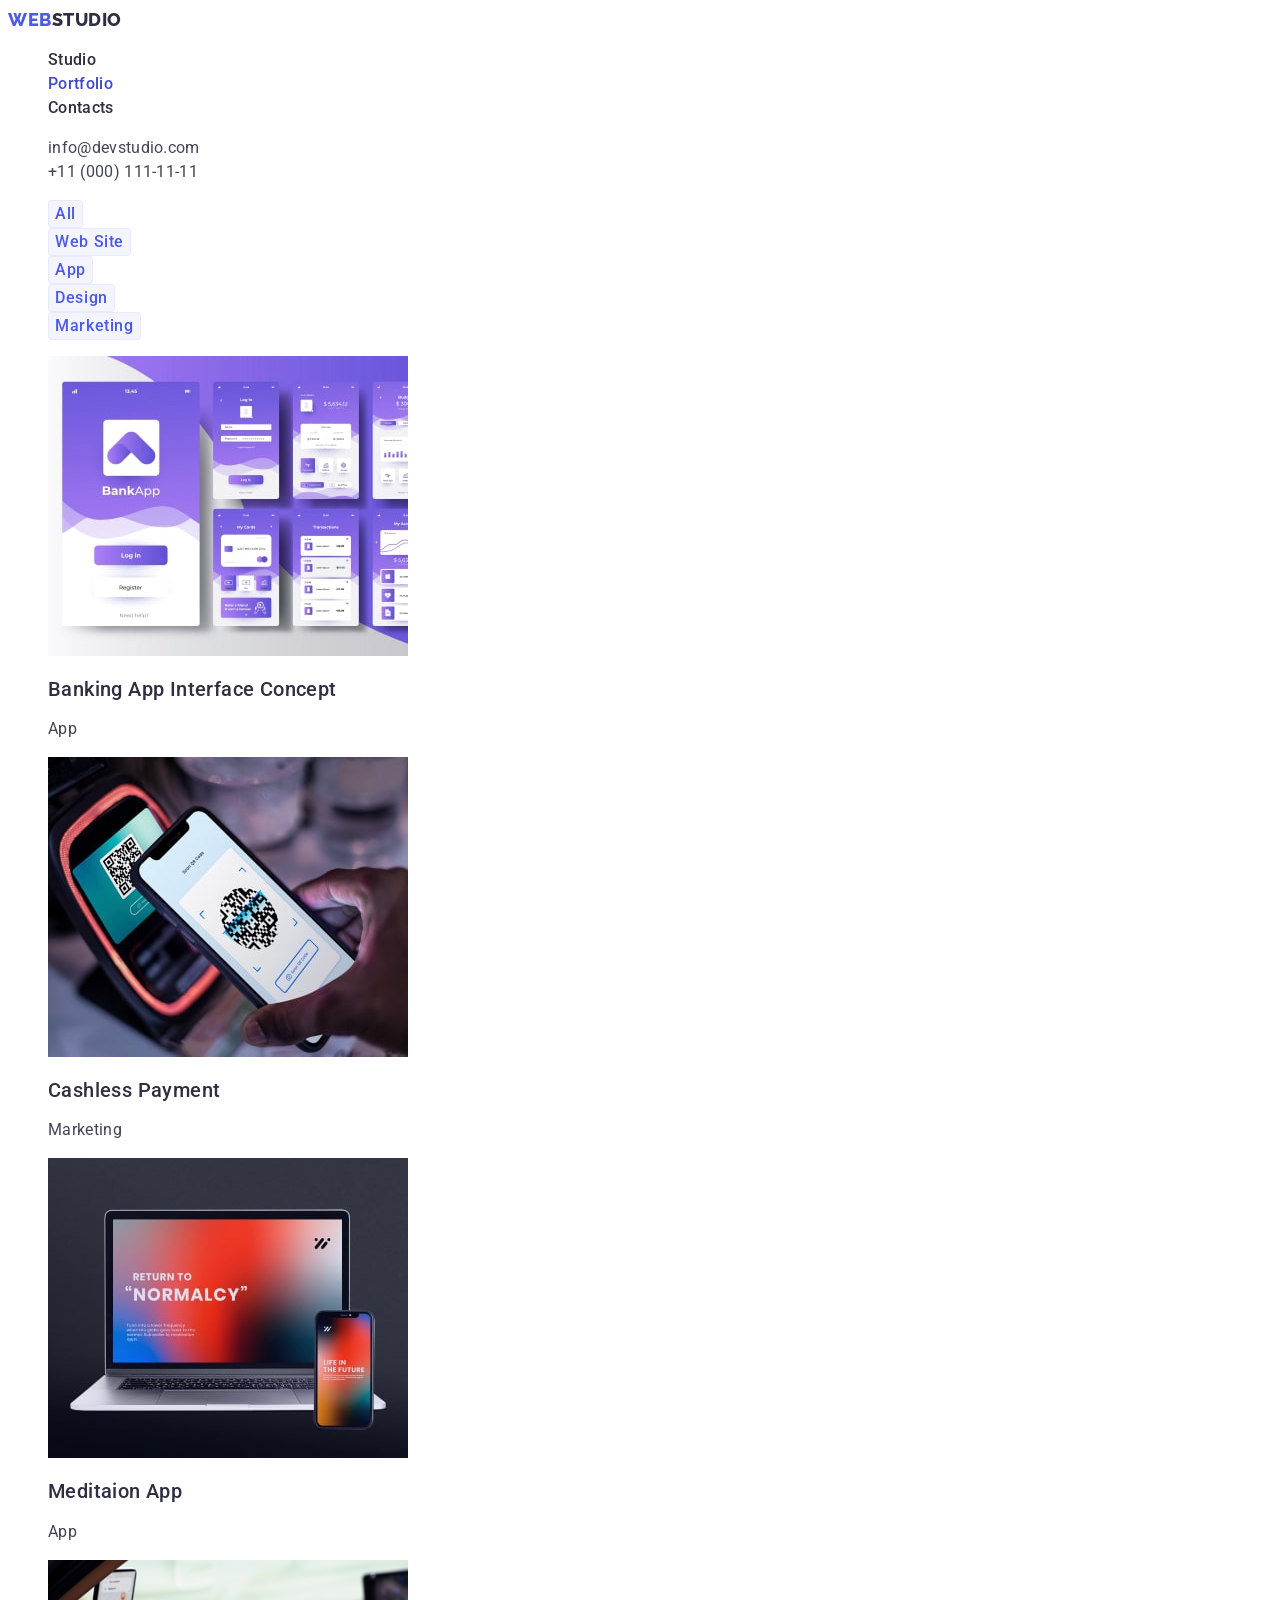
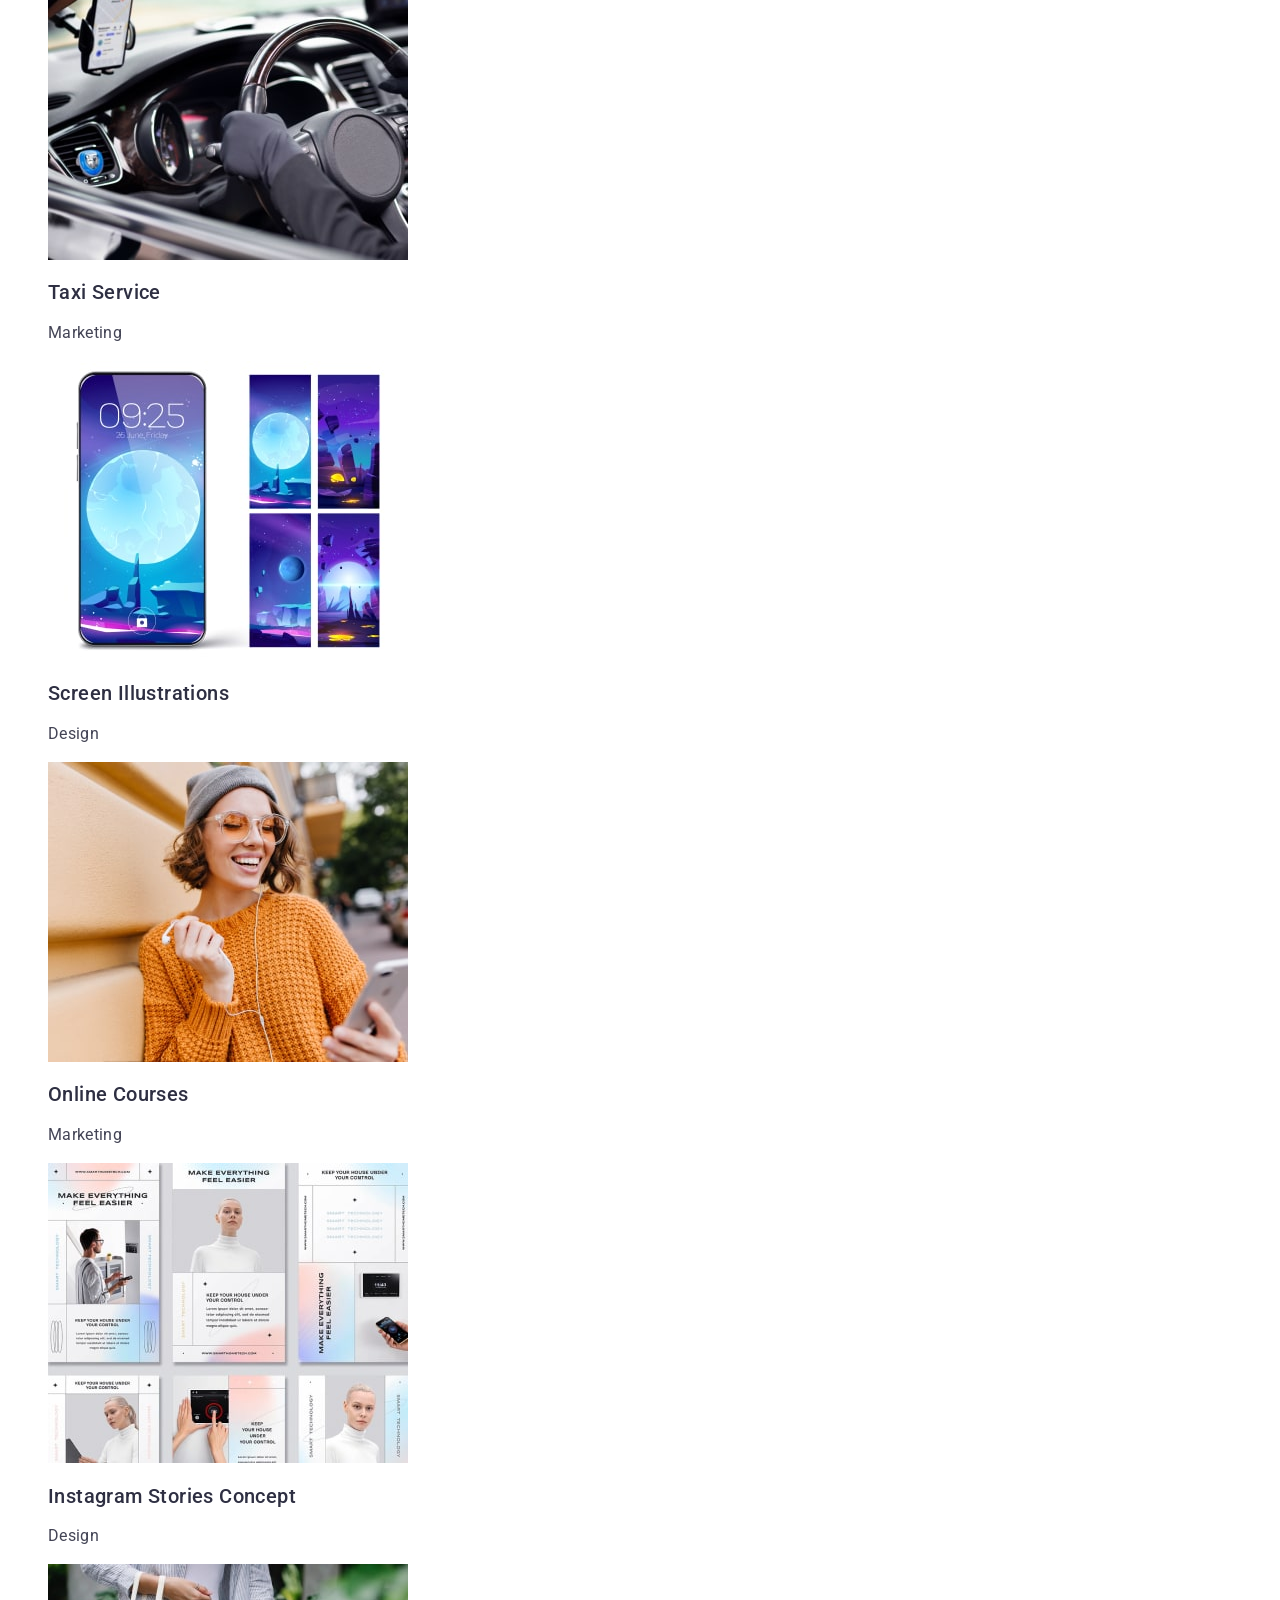
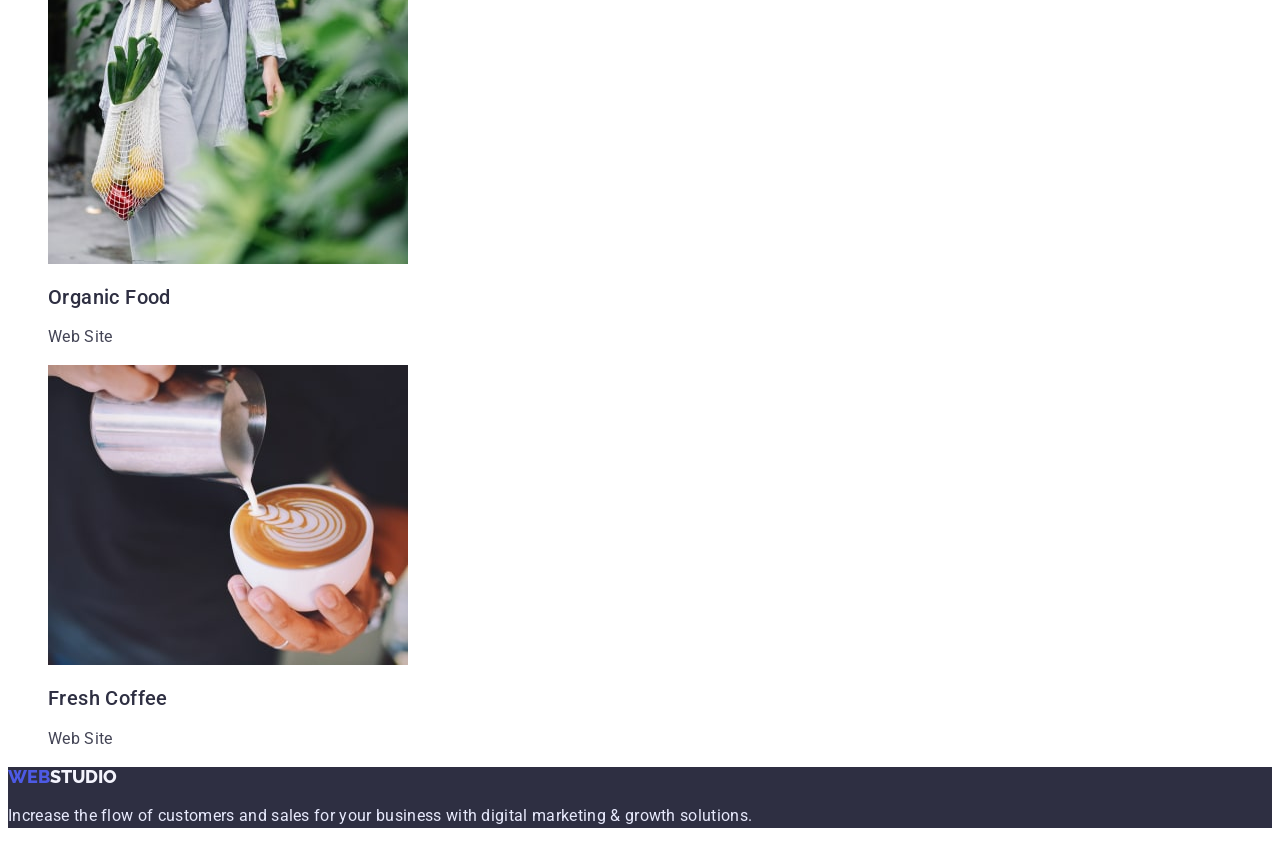
==== portfolio.html @ 6d87f1a5 "Initial commit" ====
<!DOCTYPE html>
<html lang="en">

<head>
  <meta charset="UTF-8">
  <meta http-equiv="X-UA-Compatible" content="IE=edge">
  <meta name="viewport" content="width=device-width, initial-scale=1.0">
  <title>Portfolio</title>
  <link rel="preconnect" href="https://fonts.googleapis.com">
  <link rel="preconnect" href="https://fonts.gstatic.com" crossorigin>
  <link href="https://fonts.googleapis.com/css2?family=Raleway:wght@800&family=Roboto:wght@400;500;700;900&display=swap"
    rel="stylesheet">
  <link rel="stylesheet" href="./styles/style.css">
</head>
<body>
  <header class="header">
    <nav class="header-navigation">
      <a class="header-logo link" href="./index.html"><span class="header-logo-web">Web</span>Studio</a>
      <ul class="header-list list">
        <li class="header-item"><a class="header-navigation-link link" href="./index.html" target="_self"
            rel="noopener noreferrer">Studio</a></li>
        <li class="header-item"><a class="header-navigation-link link current" href="./portfolio.html" target="_self"
            rel="noopener noreferrer">Portfolio</a></li>
        <li class="header-item"><a class="header-navigation-link link" href="" target="_self" rel="noopener noreferrer">Contacts</a></li>
      </ul>
    </nav>
    <address class="header-adress">
      <ul class="header-list list">
        <li class="header-item"><a class="header-mail link" href="mailto:info@devstudio.com">info@devstudio.com</a></li>
        <li class="header-item"><a class="header-tel link" href="tel:+110001111111">+11 (000) 111-11-11</a></li>
      </ul>
    </address>
  </header>
  <main>
    <section class="portfolio">
      <h1 class="portfolio-title visually-hidden">Portfolio</h1>
      <ul class="portfolio-list">
        <li class="portfolio-list list"><button class="portfolio-btn" type="button">All</button></li>
        <li class="portfolio-list list"><button class="portfolio-btn" type="button">Web Site</button></li>
        <li class="portfolio-list list"><button class="portfolio-btn" type="button">App</button></li>
        <li class="portfolio-list list"><button class="portfolio-btn" type="button">Design</button></li>
        <li class="portfolio-list list"><button class="portfolio-btn" type="button">Marketing</button></li>
      </ul>
      <ul class="portfolio-list list">
        <li class="portfolio-item">
          <a class="portfolio-link link" href="">
          <img src="./images/Bank_App-min.jpg" alt="Bank_App" width="360">
          <h2 class="portfolio-sybtitle" >Banking App Interface Concept</h2>
          <p class="portfolio-text" >App</p>
          </a>
        </li>
        <li class="portfolio-item">
          <a class="portfolio-link link" href="">
            <img src="./images/QR_code-min.jpg" alt="QR_code" width="360">
            <h2 class="portfolio-sybtitle" >Cashless Payment</h2>
            <p class="portfolio-text" >Marketing</p>
          </a>
        </li>
        <li class="portfolio-item">
          <a class="portfolio-link link" href="">
            <img src="./images/Normalcy-min.jpg" alt="Normalcy" width="360">
            <h2 class="portfolio-sybtitle" >Meditaion App</h2>
            <p class="portfolio-text" >App</p>
          </a>
        </li>
        <li class="portfolio-item">
          <a class="portfolio-link link" href="">
            <img src="./images/Car-min.jpg" alt="Car" width="360">
            <h2 class="portfolio-sybtitle" >Taxi Service</h2>
            <p class="portfolio-text" >Marketing</p>
          </a>
        </li>
        <li class="portfolio-item">
          <a class="portfolio-link link" href="">
            <img src="./images/img-min.jpg" alt="Illustrations" width="360">
            <h2 class="portfolio-sybtitle" >Screen Illustrations</h2>
            <p class="portfolio-text" >Design</p>
          </a>
        </li>
        <li class="portfolio-item">
          <a class="portfolio-link link" href="">
            <img src="./images/girl_mini.jpg" alt="Girl" width="360">
            <h2 class="portfolio-sybtitle" >Online Courses</h2>
            <p class="portfolio-text" >Marketing</p>
          </a>
        </li>
        <li class="portfolio-item">
          <a class="portfolio-link link" href="">
            <img src="./images/Page-min.jpg" alt="Page" width="360">
            <h2 class="portfolio-sybtitle" >Instagram Stories Concept</h2>
            <p class="portfolio-text" >Design</p>
          </a>
        </li>
        <li class="portfolio-item">
          <a class="portfolio-link link" href="">
            <img src="./images/Frut-min.jpg" alt="Food" width="360">
            <h2 class="portfolio-sybtitle" >Organic Food</h2>
            <p class="portfolio-text" >Web Site</p>
          </a>
        </li>
        <li class="portfolio-item">
          <a class="portfolio-link link" href="">
            <img src="./images/Cof-min.jpg" alt="Coffee" width="360">
            <h2 class="portfolio-sybtitle" >Fresh Coffee</h2>
            <p class="portfolio-text" >Web Site</p>
          </a>
        </li>
      </ul>
    </section>
  </main>
  <footer class="footer">
  <a class="footer-logo link" href="./index.html">Web<span class="footer-logo-studio">Studio</span></a>
  <p class="footer-text">Increase the flow of customers and sales for your business with digital marketing & growth
    solutions.</p>
</footer>

</body>

</html>
---- styles/style.css ----
:root {
  --brand-color:#4D5AE5;
  --hover-color:#404BBF;
  --dark-color:#2E2F42;
  --success-color:#31D0AA;
  --text-color:#434455;
  --subtitle-color:#8E8F99;
  --accent-color:#E7E9FC;
  --light-color:#F4F4FD;
  --modal-overlay-color:#2E2F4266;
  --hero-background:#2E2F42B2;
}

body {
  font-family: 'Roboto', sans-serif;
  background-color: #FFFFFF;
  color: #2E2F42;
}

.link {
  text-decoration: none;
}

.list {
  list-style: none;
}

/* HEADER */

.header {
  background: #FFFFFF;
}

.header-navigation {}

.header-logo {
  font-family: 'Raleway', sans-serif;
  font-weight: 800;
  font-size: 18px;
  line-height: 1.33;
  letter-spacing: 0.03em;
  text-transform: uppercase;
  color: var(--dark-color);
}

.header-logo-web {
  color: var(--brand-color);
}

.header-list {}

.header-item {}

.header-navigation-link {
  font-weight: 500;
  font-size: 16px;
  line-height: 1.5;
  letter-spacing: 0.02em;
  color: var(--dark-color);
}

.header-navigation-link:hover,
.header-navigation-link:focus,
.header-navigation-link.current {
  color: var(--hover-color);
}

.header-adress {
  font-style: normal;
}

.header-mail {
  font-size: 16px;
  line-height: 1.5;
  letter-spacing: 0.02em;
  color: var(--text-color);
}

.header-mail:is(:hover, :focus) {
  color: var(--hover-color);
}

.header-tel {
  font-size: 16px;
  line-height: 1.5;
  letter-spacing: 0.02em;
  color: var(--text-color);
}

.header-tel:hover{
  color: var(--hover-color);
}

/* HERO */

.hero {
  background: var(--dark-color);
}

.hero-title {
  font-weight: 700;
  font-size: 56px;
  line-height: 1.07; 
  letter-spacing: 0.02em;
  color: #FFFFFF;
}

.hero-btn {
  font-family: inherit;
  font-weight: 500;
  font-size: 16px;
  line-height: 1.5;
  letter-spacing: 0.04em;
  color: #FFFFFF;
  background: var(--brand-color);
  box-shadow: 0px 4px 4px rgba(0, 0, 0, 0.15);
  border-radius: 4px;
  cursor: pointer;
}

.hero-btn:is(:hover, :focus){
  background: var(--hover-color);
}

/* principles */

.principles {}

.principles-title {}

.visually-hidden {
  position: absolute;
  white-space: nowrap;
  width: 1px;
  height: 1px;
  overflow: hidden;
  border: 0;
  padding: 0;
  clip: rect(0 0 0 0);
  clip-path: inset(50%);
  margin: -1px;
}

.principles-list {}

.principles-item {}

.principles-subtitle {
  font-weight: 500;
  font-size: 20px;
  line-height: 1.2;
  letter-spacing: 0.02em;
  color: var(--dark-color);
}

.principles-text {
  font-size: 16px;
  line-height: 1.5;
  letter-spacing: 0.02em;
  color: var(--text-color);
}

/* DIRECTION */

.direction {}

.direction-title {
  font-weight: 700;
  font-size: 36px;
  line-height: 1.11;
  letter-spacing: 0.02em;
  color: var(--dark-color);
}

.direction-list {}

.direction-item {}

/* TEAM */

.team {
  background: var(--light-color);
}

.team-title {
  font-weight: 700;
  font-size: 36px;
  line-height: 1.11;
  letter-spacing: 0.02em;
  color: var(--dark-color);
}

.team-list {}

.team-item {}

.team-subtitle {
  font-weight: 500;
  font-size: 20px;
  line-height: 1.2;
  letter-spacing: 0.02em;
  color: var(--dark-color);
}

.team-text {
  font-weight: 400;
  font-size: 16px;
  line-height: 1.5;
  letter-spacing: 0.02em;
  color: var(--text-color);
}

.footer {
  background: var(--dark-color);
}

.footer-logo {
  font-family: 'Raleway', sans-serif;
  font-style: normal;
  font-weight: 800;
  font-size: 18px;
  line-height: 1.16;
  text-transform: uppercase;
  color: var(--brand-color);
}

.footer-logo-studio{
  font-family: 'Raleway', sans-serif;
  font-style: normal;
  font-weight: 800;
  font-size: 18px;
  line-height: 1.16;
  color: var(--light-color);
}

.footer-text {
  font-size: 16px;
  line-height: 1.5;
  letter-spacing: 0.02em;
  color: var(--accent-color);
}

/* ------------------- PORTFOLIO PAGE ---------------- */

/* PORTFOLIO */

.portfolio {}

.portfolio-title {}

.portfolio-list {}

.portfolio-btn {
  font-family: inherit;
  font-weight: 500;
  font-size: 16px;
  line-height: 1.5;
  text-align: center;
  letter-spacing: 0.04em;
  color: var(--brand-color);
  background: var(--light-color);
  border: 1px solid var(--accent-color);
  border-radius: 4px;
  cursor: pointer;
}

.portfolio-btn:hover,
.portfolio-btn:focus{
color: #FFFFFF;
background: var(--hover-color);
box-shadow: 0px 3px 1px rgba(0, 0, 0, 0.1),
0px 2px 1px rgba(0, 0, 0, 0.08),
0px 2px 2px rgba(0, 0, 0, 0.12);
border-radius: 4px;

}

.portfolio-item {}

.portfolio-sybtitle {
  font-weight: 500;
  font-size: 20px;
  line-height: 1.2;
  letter-spacing: 0.02em;
  color: var(--dark-color);
}

.portfolio-text {
  font-size: 16px;
  line-height: 1.5;
  letter-spacing: 0.02em;
  color: var(--text-color);
}
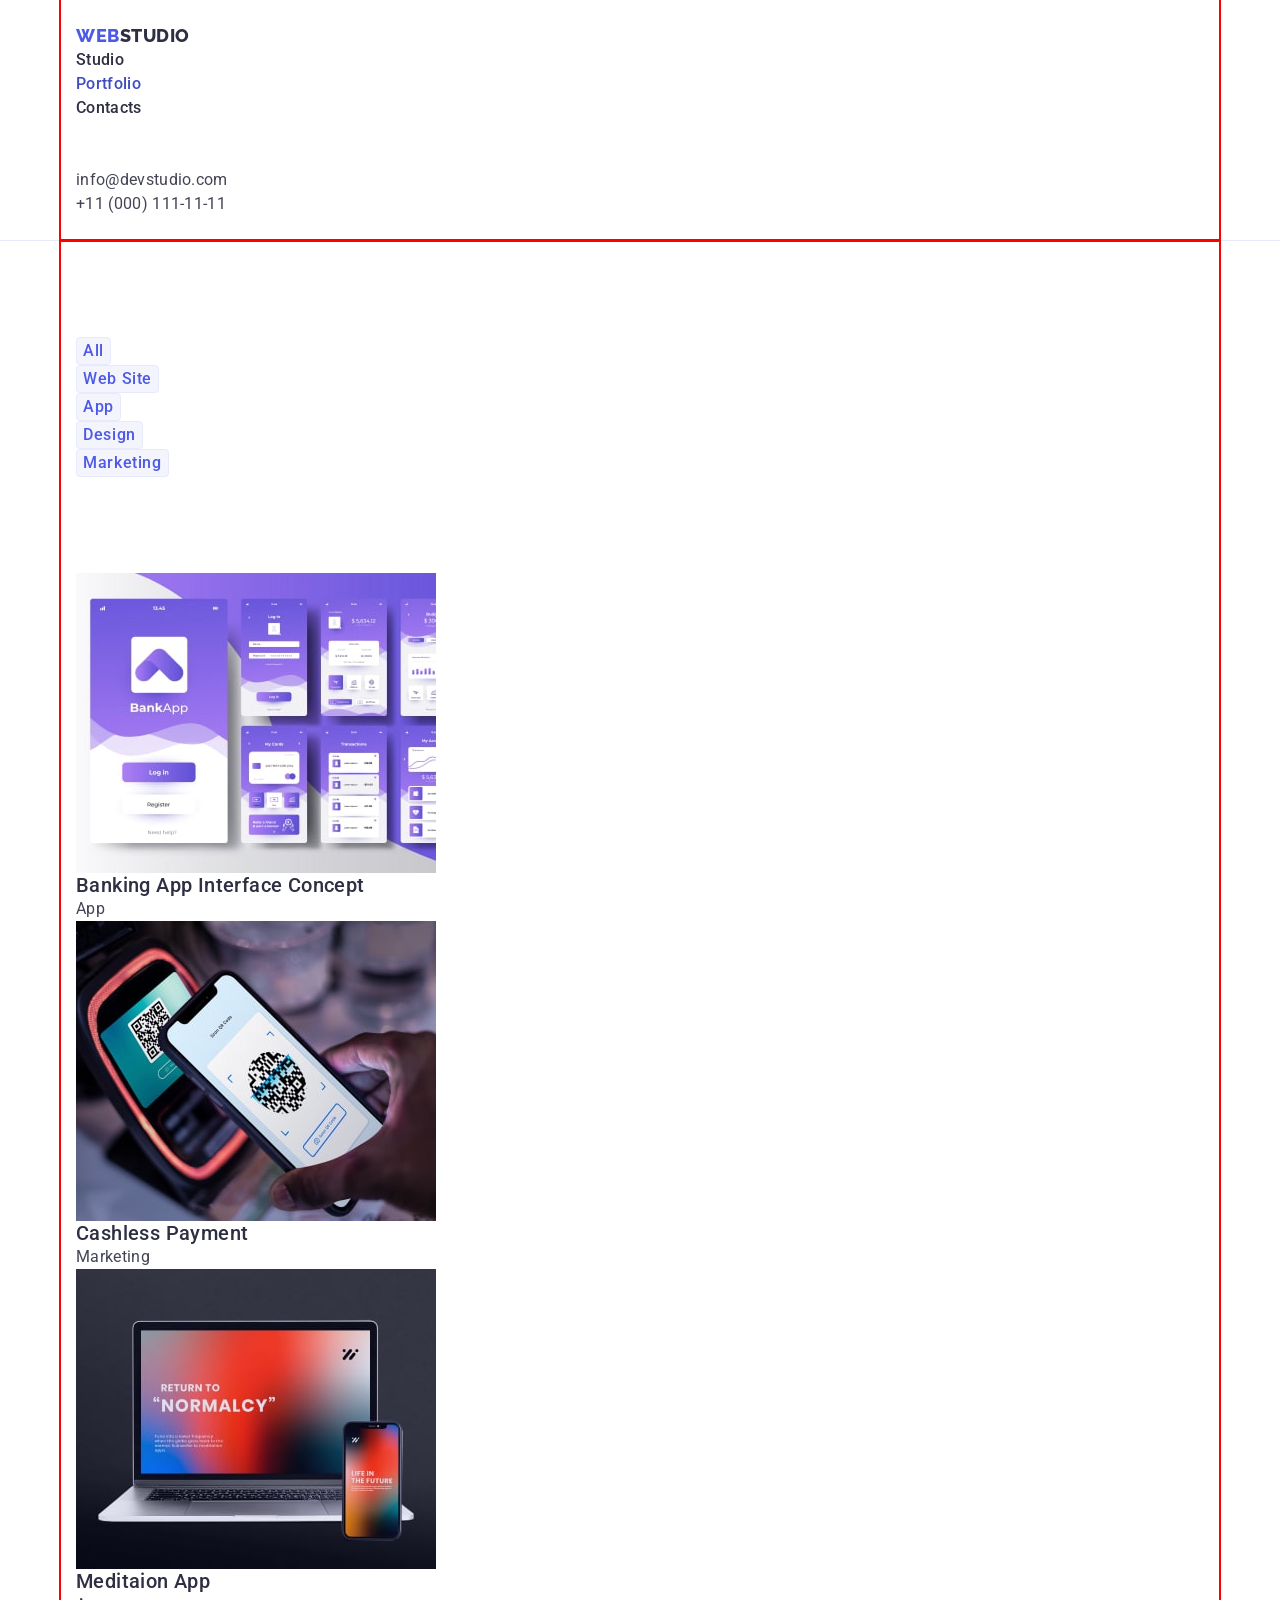
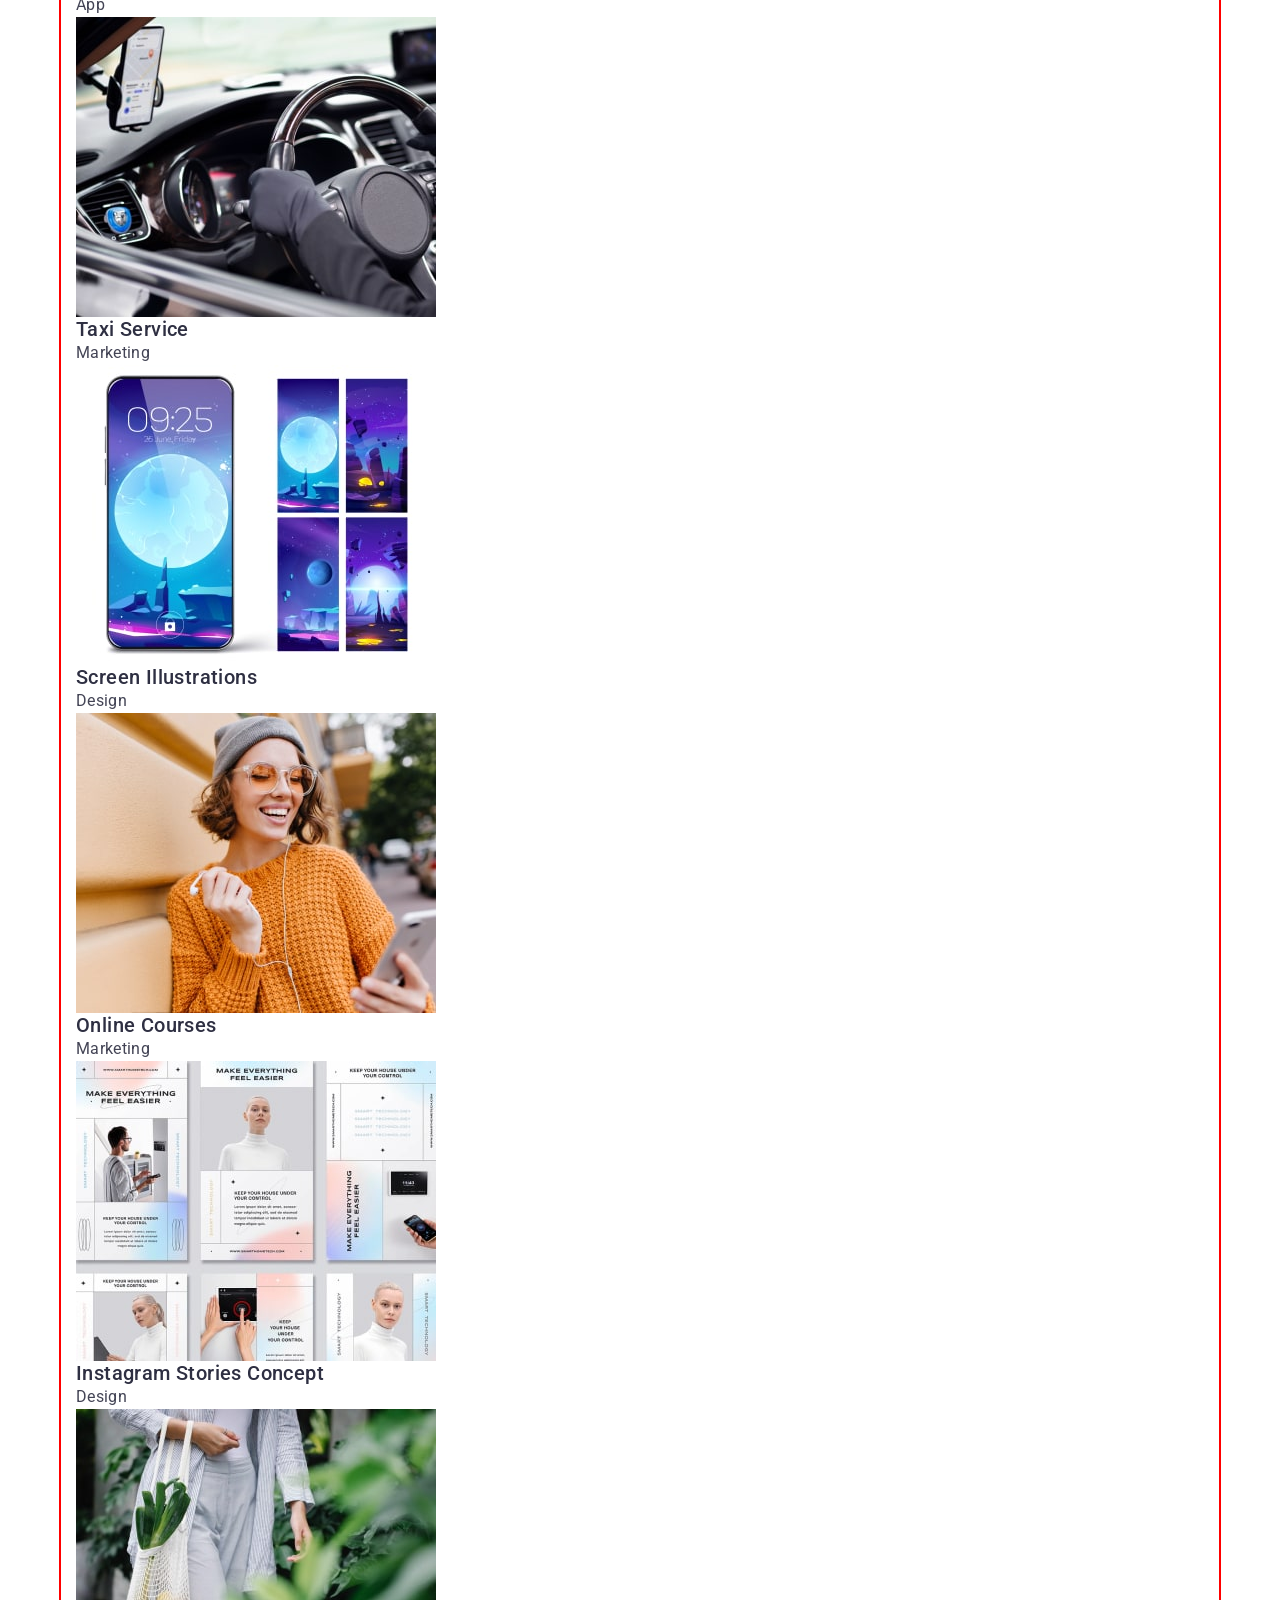
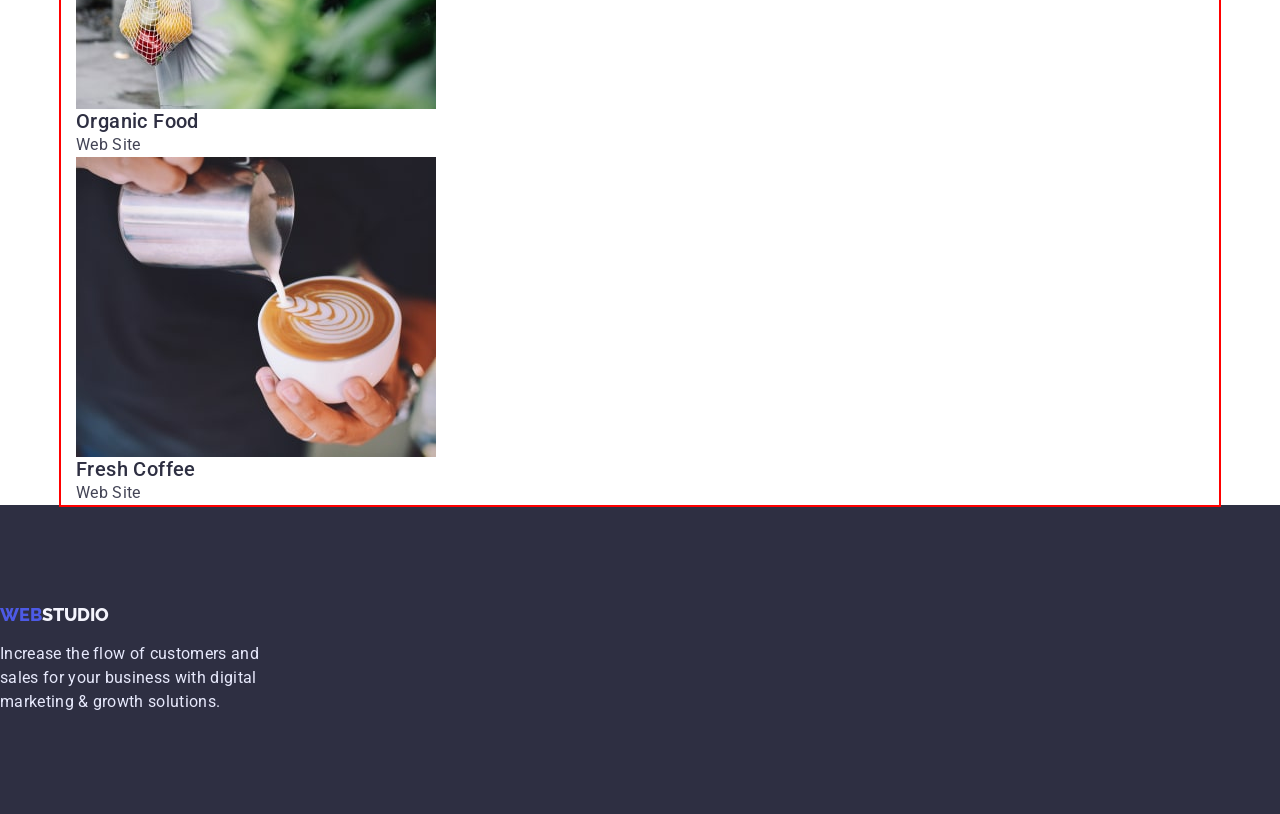
==== commit ea715a29: "Style.css ad pading and marging" ====
--- a/portfolio.html
+++ b/portfolio.html
@@ -10,102 +10,109 @@
   <link rel="preconnect" href="https://fonts.gstatic.com" crossorigin>
   <link href="https://fonts.googleapis.com/css2?family=Raleway:wght@800&family=Roboto:wght@400;500;700;900&display=swap"
     rel="stylesheet">
+  <link rel="stylesheet" href="https://cdnjs.cloudflare.com/ajax/libs/modern-normalize/1.1.0/modern-normalize.min.css"
+    integrity="sha512-wpPYUAdjBVSE4KJnH1VR1HeZfpl1ub8YT/NKx4PuQ5NmX2tKuGu6U/JRp5y+Y8XG2tV+wKQpNHVUX03MfMFn9Q=="
+    crossorigin="anonymous" referrerpolicy="no-referrer" />
   <link rel="stylesheet" href="./styles/style.css">
 </head>
 <body>
   <header class="header">
-    <nav class="header-navigation">
-      <a class="header-logo link" href="./index.html"><span class="header-logo-web">Web</span>Studio</a>
-      <ul class="header-list list">
-        <li class="header-item"><a class="header-navigation-link link" href="./index.html" target="_self"
-            rel="noopener noreferrer">Studio</a></li>
-        <li class="header-item"><a class="header-navigation-link link current" href="./portfolio.html" target="_self"
-            rel="noopener noreferrer">Portfolio</a></li>
-        <li class="header-item"><a class="header-navigation-link link" href="" target="_self" rel="noopener noreferrer">Contacts</a></li>
-      </ul>
-    </nav>
-    <address class="header-adress">
-      <ul class="header-list list">
-        <li class="header-item"><a class="header-mail link" href="mailto:info@devstudio.com">info@devstudio.com</a></li>
-        <li class="header-item"><a class="header-tel link" href="tel:+110001111111">+11 (000) 111-11-11</a></li>
-      </ul>
-    </address>
+    <div class="container">
+      <nav class="header-navigation">
+        <a class="header-logo link" href="./index.html"><span class="header-logo-web">Web</span>Studio</a>
+        <ul class="header-list list">
+          <li class="header-item"><a class="header-navigation-link link" href="./index.html" target="_self"
+              rel="noopener noreferrer">Studio</a></li>
+          <li class="header-item"><a class="header-navigation-link link current" href="./portfolio.html" target="_self"
+              rel="noopener noreferrer">Portfolio</a></li>
+          <li class="header-item"><a class="header-navigation-link link" href="" target="_self" rel="noopener noreferrer">Contacts</a></li>
+        </ul>
+      </nav>
+      <address class="header-adress">
+        <ul class="header-list list">
+          <li class="header-item"><a class="header-mail link" href="mailto:info@devstudio.com">info@devstudio.com</a></li>
+          <li class="header-item"><a class="header-tel link" href="tel:+110001111111">+11 (000) 111-11-11</a></li>
+        </ul>
+      </address>
+    </div>
   </header>
   <main>
     <section class="portfolio">
-      <h1 class="portfolio-title visually-hidden">Portfolio</h1>
-      <ul class="portfolio-list">
-        <li class="portfolio-list list"><button class="portfolio-btn" type="button">All</button></li>
-        <li class="portfolio-list list"><button class="portfolio-btn" type="button">Web Site</button></li>
-        <li class="portfolio-list list"><button class="portfolio-btn" type="button">App</button></li>
-        <li class="portfolio-list list"><button class="portfolio-btn" type="button">Design</button></li>
-        <li class="portfolio-list list"><button class="portfolio-btn" type="button">Marketing</button></li>
-      </ul>
-      <ul class="portfolio-list list">
-        <li class="portfolio-item">
-          <a class="portfolio-link link" href="">
-          <img src="./images/Bank_App-min.jpg" alt="Bank_App" width="360">
-          <h2 class="portfolio-sybtitle" >Banking App Interface Concept</h2>
-          <p class="portfolio-text" >App</p>
-          </a>
-        </li>
-        <li class="portfolio-item">
-          <a class="portfolio-link link" href="">
-            <img src="./images/QR_code-min.jpg" alt="QR_code" width="360">
-            <h2 class="portfolio-sybtitle" >Cashless Payment</h2>
-            <p class="portfolio-text" >Marketing</p>
-          </a>
-        </li>
-        <li class="portfolio-item">
-          <a class="portfolio-link link" href="">
-            <img src="./images/Normalcy-min.jpg" alt="Normalcy" width="360">
-            <h2 class="portfolio-sybtitle" >Meditaion App</h2>
+      <div class="container">
+        <h1 class="portfolio-title visually-hidden">Portfolio</h1>
+        <ul class="portfolio-list">
+          <li class="portfolio-item list"><button class="portfolio-btn" type="button">All</button></li>
+          <li class="portfolio-item list"><button class="portfolio-btn" type="button">Web Site</button></li>
+          <li class="portfolio-item list"><button class="portfolio-btn" type="button">App</button></li>
+          <li class="portfolio-item list"><button class="portfolio-btn" type="button">Design</button></li>
+          <li class="portfolio-item list"><button class="portfolio-btn" type="button">Marketing</button></li>
+        </ul>
+        <ul class="portfolio-list list">
+          <li class="portfolio-item">
+            <a class="portfolio-link link" href="">
+            <img src="./images/Bank_App-min.jpg" alt="Bank_App" width="360">
+            <h2 class="portfolio-sybtitle" >Banking App Interface Concept</h2>
             <p class="portfolio-text" >App</p>
-          </a>
-        </li>
-        <li class="portfolio-item">
-          <a class="portfolio-link link" href="">
-            <img src="./images/Car-min.jpg" alt="Car" width="360">
-            <h2 class="portfolio-sybtitle" >Taxi Service</h2>
-            <p class="portfolio-text" >Marketing</p>
-          </a>
-        </li>
-        <li class="portfolio-item">
-          <a class="portfolio-link link" href="">
-            <img src="./images/img-min.jpg" alt="Illustrations" width="360">
-            <h2 class="portfolio-sybtitle" >Screen Illustrations</h2>
-            <p class="portfolio-text" >Design</p>
-          </a>
-        </li>
-        <li class="portfolio-item">
-          <a class="portfolio-link link" href="">
-            <img src="./images/girl_mini.jpg" alt="Girl" width="360">
-            <h2 class="portfolio-sybtitle" >Online Courses</h2>
-            <p class="portfolio-text" >Marketing</p>
-          </a>
-        </li>
-        <li class="portfolio-item">
-          <a class="portfolio-link link" href="">
-            <img src="./images/Page-min.jpg" alt="Page" width="360">
-            <h2 class="portfolio-sybtitle" >Instagram Stories Concept</h2>
-            <p class="portfolio-text" >Design</p>
-          </a>
-        </li>
-        <li class="portfolio-item">
-          <a class="portfolio-link link" href="">
-            <img src="./images/Frut-min.jpg" alt="Food" width="360">
-            <h2 class="portfolio-sybtitle" >Organic Food</h2>
-            <p class="portfolio-text" >Web Site</p>
-          </a>
-        </li>
-        <li class="portfolio-item">
-          <a class="portfolio-link link" href="">
-            <img src="./images/Cof-min.jpg" alt="Coffee" width="360">
-            <h2 class="portfolio-sybtitle" >Fresh Coffee</h2>
-            <p class="portfolio-text" >Web Site</p>
-          </a>
-        </li>
-      </ul>
+            </a>
+          </li>
+          <li class="portfolio-item">
+            <a class="portfolio-link link" href="">
+              <img src="./images/QR_code-min.jpg" alt="QR_code" width="360">
+              <h2 class="portfolio-sybtitle" >Cashless Payment</h2>
+              <p class="portfolio-text" >Marketing</p>
+            </a>
+          </li>
+          <li class="portfolio-item">
+            <a class="portfolio-link link" href="">
+              <img src="./images/Normalcy-min.jpg" alt="Normalcy" width="360">
+              <h2 class="portfolio-sybtitle" >Meditaion App</h2>
+              <p class="portfolio-text" >App</p>
+            </a>
+          </li>
+          <li class="portfolio-item">
+            <a class="portfolio-link link" href="">
+              <img src="./images/Car-min.jpg" alt="Car" width="360">
+              <h2 class="portfolio-sybtitle" >Taxi Service</h2>
+              <p class="portfolio-text" >Marketing</p>
+            </a>
+          </li>
+          <li class="portfolio-item">
+            <a class="portfolio-link link" href="">
+              <img src="./images/img-min.jpg" alt="Illustrations" width="360">
+              <h2 class="portfolio-sybtitle" >Screen Illustrations</h2>
+              <p class="portfolio-text" >Design</p>
+            </a>
+          </li>
+          <li class="portfolio-item">
+            <a class="portfolio-link link" href="">
+              <img src="./images/girl_mini.jpg" alt="Girl" width="360">
+              <h2 class="portfolio-sybtitle" >Online Courses</h2>
+              <p class="portfolio-text" >Marketing</p>
+            </a>
+          </li>
+          <li class="portfolio-item">
+            <a class="portfolio-link link" href="">
+              <img src="./images/Page-min.jpg" alt="Page" width="360">
+              <h2 class="portfolio-sybtitle" >Instagram Stories Concept</h2>
+              <p class="portfolio-text" >Design</p>
+            </a>
+          </li>
+          <li class="portfolio-item">
+            <a class="portfolio-link link" href="">
+              <img src="./images/Frut-min.jpg" alt="Food" width="360">
+              <h2 class="portfolio-sybtitle" >Organic Food</h2>
+              <p class="portfolio-text" >Web Site</p>
+            </a>
+          </li>
+          <li class="portfolio-item">
+            <a class="portfolio-link link" href="">
+              <img src="./images/Cof-min.jpg" alt="Coffee" width="360">
+              <h2 class="portfolio-sybtitle" >Fresh Coffee</h2>
+              <p class="portfolio-text" >Web Site</p>
+            </a>
+          </li>
+        </ul>
+      </div>
     </section>
   </main>
   <footer class="footer">
--- a/styles/style.css
+++ b/styles/style.css
@@ -11,12 +11,41 @@
   --hero-background:#2E2F42B2;
 }
 
+p, h1, h2, h3, h4, h5, h6 {
+  margin: 0;
+}
+
+ul {
+margin: 0;
+padding-left: 0;
+}
+
+button {
+  cursor: pointer;
+}
+
+address {
+  font-style: normal;
+}
+
+img {
+  display: block;
+}
+
 body {
   font-family: 'Roboto', sans-serif;
   background-color: #FFFFFF;
   color: #2E2F42;
 }
 
+.container {
+  width: 1158px;
+  padding-left: 15px;
+  padding-right: 15px;
+  margin: 0 auto;
+  outline: 2px solid red;
+}
+
 .link {
   text-decoration: none;
 }
@@ -29,9 +58,13 @@
 
 .header {
   background: #FFFFFF;
-}
-
-.header-navigation {}
+  border-bottom: 1px solid #E7E9FC;
+}
+
+.header-navigation {
+    padding-top: 24px;
+    padding-bottom: 24px;
+}
 
 .header-logo {
   font-family: 'Raleway', sans-serif;
@@ -41,10 +74,14 @@
   letter-spacing: 0.03em;
   text-transform: uppercase;
   color: var(--dark-color);
+  padding-top: 24px;
+  padding-bottom: 24px;
 }
 
 .header-logo-web {
   color: var(--brand-color);
+  padding-top: 24px;
+  padding-bottom: 24px;
 }
 
 .header-list {}
@@ -67,6 +104,8 @@
 
 .header-adress {
   font-style: normal;
+  padding-top: 24px;
+  padding-bottom: 24px;
 }
 
 .header-mail {
@@ -74,6 +113,8 @@
   line-height: 1.5;
   letter-spacing: 0.02em;
   color: var(--text-color);
+  padding-top: 24px;
+  padding-bottom: 24px;
 }
 
 .header-mail:is(:hover, :focus) {
@@ -85,6 +126,8 @@
   line-height: 1.5;
   letter-spacing: 0.02em;
   color: var(--text-color);
+  padding-top: 24px;
+  padding-bottom: 24px;
 }
 
 .header-tel:hover{
@@ -103,6 +146,8 @@
   line-height: 1.07; 
   letter-spacing: 0.02em;
   color: #FFFFFF;
+  padding-top: 188px;
+  margin-bottom: 48px;
 }
 
 .hero-btn {
@@ -116,6 +161,7 @@
   box-shadow: 0px 4px 4px rgba(0, 0, 0, 0.15);
   border-radius: 4px;
   cursor: pointer;
+  margin-bottom: 188px;
 }
 
 .hero-btn:is(:hover, :focus){
@@ -141,9 +187,14 @@
   margin: -1px;
 }
 
-.principles-list {}
-
-.principles-item {}
+.principles-list {
+  padding-top: 120px;
+  padding-bottom: 120px;
+}
+
+.principles-item {
+  width: 264px;
+}
 
 .principles-subtitle {
   font-weight: 500;
@@ -151,6 +202,8 @@
   line-height: 1.2;
   letter-spacing: 0.02em;
   color: var(--dark-color);
+  margin-bottom: 8px;
+
 }
 
 .principles-text {
@@ -162,7 +215,9 @@
 
 /* DIRECTION */
 
-.direction {}
+.direction {
+  /* padding-bottom: 120px; */
+}
 
 .direction-title {
   font-weight: 700;
@@ -170,9 +225,12 @@
   line-height: 1.11;
   letter-spacing: 0.02em;
   color: var(--dark-color);
-}
-
-.direction-list {}
+  padding-bottom: 72px;
+}
+
+.direction-list {
+  padding-bottom: 120px
+}
 
 .direction-item {}
 
@@ -188,11 +246,20 @@
   line-height: 1.11;
   letter-spacing: 0.02em;
   color: var(--dark-color);
-}
-
-.team-list {}
-
-.team-item {}
+  padding-top: 120px;
+  padding-bottom: 72px;
+}
+
+.team-list {
+  padding-bottom: 120px;
+}
+
+.team-item {
+  background: #FFFFFF;
+  box-shadow: 0px 1px 6px rgba(46, 47, 66, 0.08), 0px 1px 1px rgba(46, 47, 66, 0.16), 0px 2px 1px rgba(46, 47, 66, 0.08);
+  border-radius: 0px 0px 4px 4px;
+  
+}
 
 .team-subtitle {
   font-weight: 500;
@@ -200,6 +267,8 @@
   line-height: 1.2;
   letter-spacing: 0.02em;
   color: var(--dark-color);
+  padding-top: 32px;
+  padding-bottom: 8px;
 }
 
 .team-text {
@@ -208,7 +277,10 @@
   line-height: 1.5;
   letter-spacing: 0.02em;
   color: var(--text-color);
-}
+  padding-bottom: 32px;
+}
+
+/* FOOTER */
 
 .footer {
   background: var(--dark-color);
@@ -222,6 +294,9 @@
   line-height: 1.16;
   text-transform: uppercase;
   color: var(--brand-color);
+  display: inline-block;
+  padding-bottom: 16px;
+  padding-top: 100px;
 }
 
 .footer-logo-studio{
@@ -238,6 +313,10 @@
   line-height: 1.5;
   letter-spacing: 0.02em;
   color: var(--accent-color);
+  display: block;
+  width: 264px;
+  padding-bottom: 100px;
+
 }
 
 /* ------------------- PORTFOLIO PAGE ---------------- */
@@ -250,6 +329,11 @@
 
 .portfolio-list {}
 
+.portfolio-item {}
+
+.portfolio-list:nth-child(-n + 5){
+padding-top: 96px;
+}
 .portfolio-btn {
   font-family: inherit;
   font-weight: 500;
@@ -272,7 +356,6 @@
 0px 2px 1px rgba(0, 0, 0, 0.08),
 0px 2px 2px rgba(0, 0, 0, 0.12);
 border-radius: 4px;
-
 }
 
 .portfolio-item {}
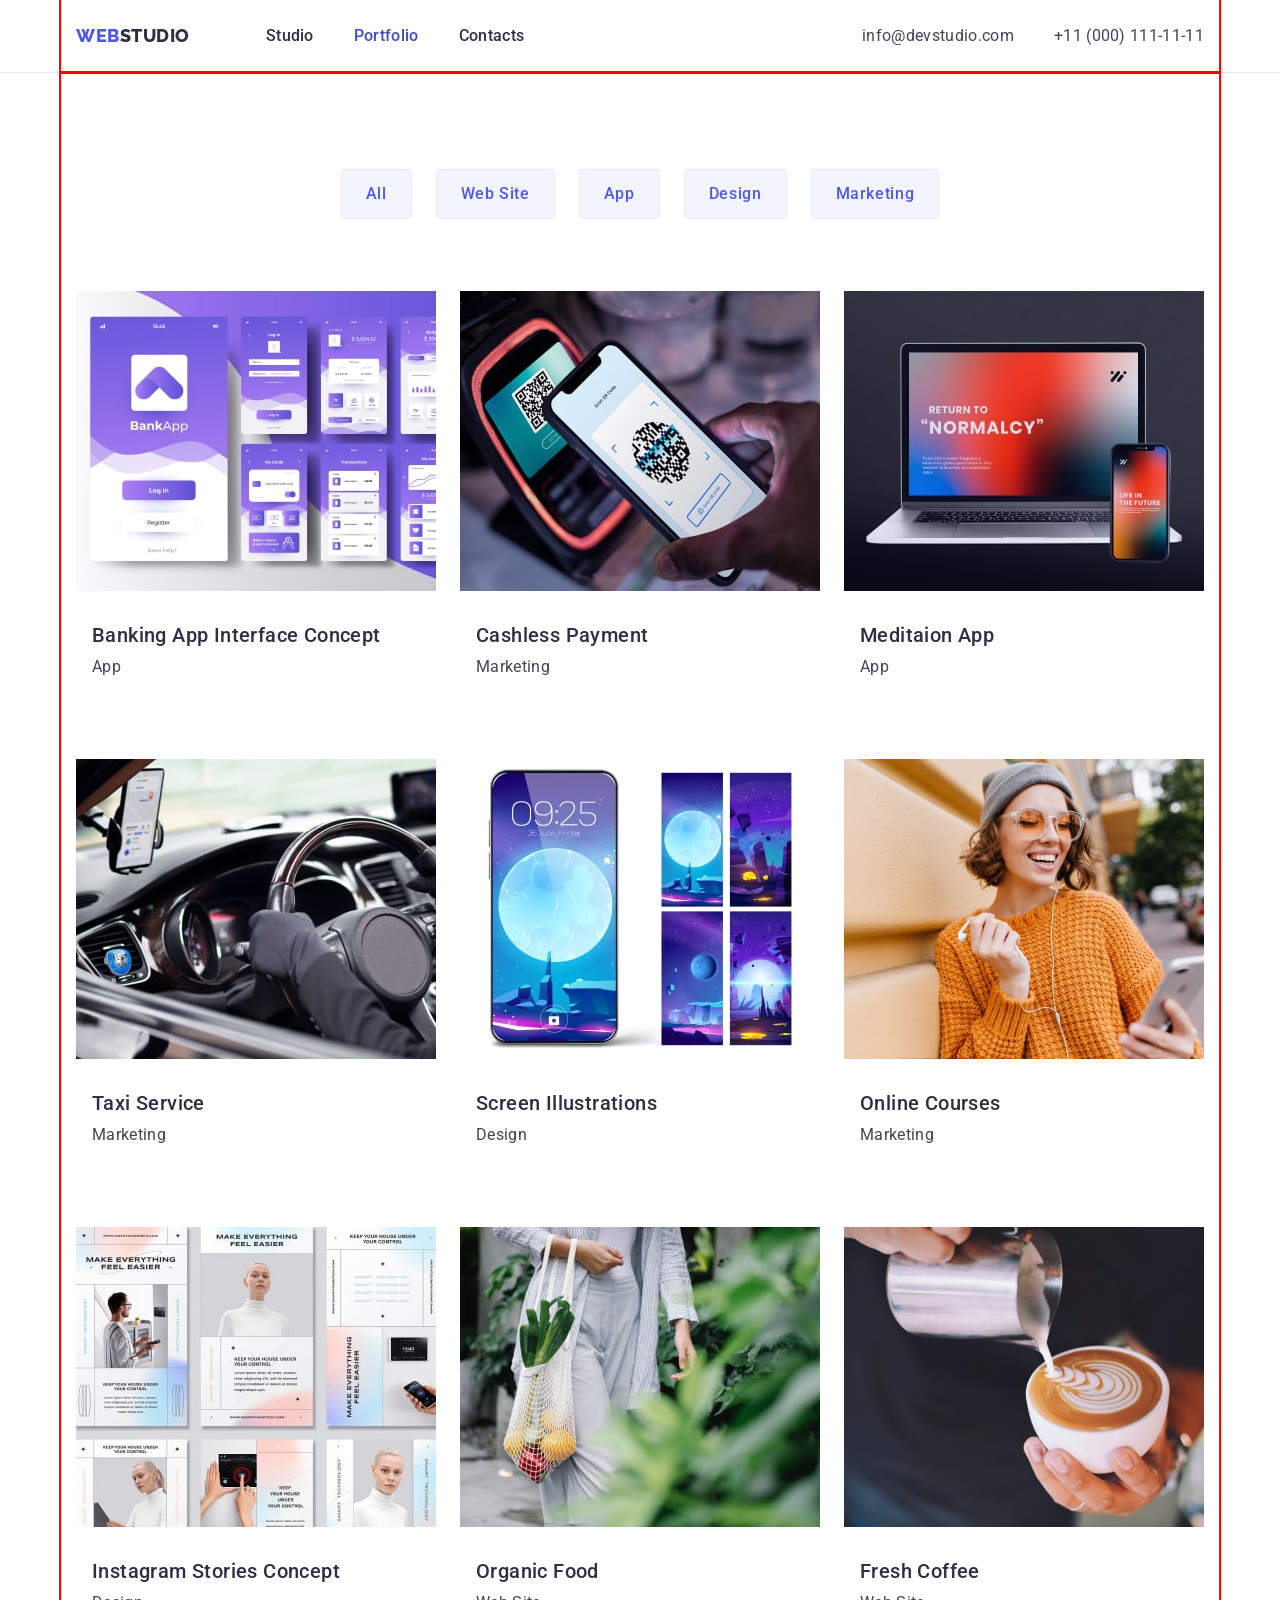
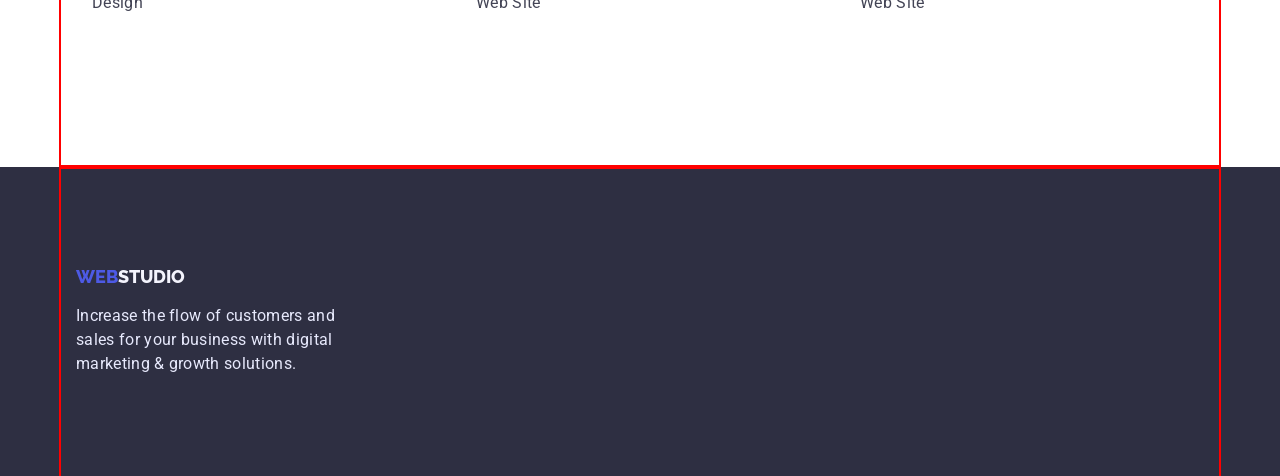
==== commit 5a245e4d: "add flex and P/M" ====
--- a/portfolio.html
+++ b/portfolio.html
@@ -17,7 +17,7 @@
 </head>
 <body>
   <header class="header">
-    <div class="container">
+    <div class="container header-bar">
       <nav class="header-navigation">
         <a class="header-logo link" href="./index.html"><span class="header-logo-web">Web</span>Studio</a>
         <ul class="header-list list">
@@ -38,7 +38,7 @@
   </header>
   <main>
     <section class="portfolio">
-      <div class="container">
+      <div class="container portfolio-filter">
         <h1 class="portfolio-title visually-hidden">Portfolio</h1>
         <ul class="portfolio-list">
           <li class="portfolio-item list"><button class="portfolio-btn" type="button">All</button></li>
@@ -47,78 +47,82 @@
           <li class="portfolio-item list"><button class="portfolio-btn" type="button">Design</button></li>
           <li class="portfolio-item list"><button class="portfolio-btn" type="button">Marketing</button></li>
         </ul>
-        <ul class="portfolio-list list">
-          <li class="portfolio-item">
-            <a class="portfolio-link link" href="">
-            <img src="./images/Bank_App-min.jpg" alt="Bank_App" width="360">
-            <h2 class="portfolio-sybtitle" >Banking App Interface Concept</h2>
-            <p class="portfolio-text" >App</p>
-            </a>
-          </li>
-          <li class="portfolio-item">
-            <a class="portfolio-link link" href="">
-              <img src="./images/QR_code-min.jpg" alt="QR_code" width="360">
-              <h2 class="portfolio-sybtitle" >Cashless Payment</h2>
-              <p class="portfolio-text" >Marketing</p>
-            </a>
-          </li>
-          <li class="portfolio-item">
-            <a class="portfolio-link link" href="">
-              <img src="./images/Normalcy-min.jpg" alt="Normalcy" width="360">
-              <h2 class="portfolio-sybtitle" >Meditaion App</h2>
+        <div class="portfolio-border">
+          <ul class="portfolio-list list">
+            <li class="portfolio-item">
+              <a class="portfolio-link link" href="">
+              <img src="./images/Bank_App-min.jpg" alt="Bank_App" width="360">
+              <h2 class="portfolio-sybtitle" >Banking App Interface Concept</h2>
               <p class="portfolio-text" >App</p>
-            </a>
-          </li>
-          <li class="portfolio-item">
-            <a class="portfolio-link link" href="">
-              <img src="./images/Car-min.jpg" alt="Car" width="360">
-              <h2 class="portfolio-sybtitle" >Taxi Service</h2>
-              <p class="portfolio-text" >Marketing</p>
-            </a>
-          </li>
-          <li class="portfolio-item">
-            <a class="portfolio-link link" href="">
-              <img src="./images/img-min.jpg" alt="Illustrations" width="360">
-              <h2 class="portfolio-sybtitle" >Screen Illustrations</h2>
-              <p class="portfolio-text" >Design</p>
-            </a>
-          </li>
-          <li class="portfolio-item">
-            <a class="portfolio-link link" href="">
-              <img src="./images/girl_mini.jpg" alt="Girl" width="360">
-              <h2 class="portfolio-sybtitle" >Online Courses</h2>
-              <p class="portfolio-text" >Marketing</p>
-            </a>
-          </li>
-          <li class="portfolio-item">
-            <a class="portfolio-link link" href="">
-              <img src="./images/Page-min.jpg" alt="Page" width="360">
-              <h2 class="portfolio-sybtitle" >Instagram Stories Concept</h2>
-              <p class="portfolio-text" >Design</p>
-            </a>
-          </li>
-          <li class="portfolio-item">
-            <a class="portfolio-link link" href="">
-              <img src="./images/Frut-min.jpg" alt="Food" width="360">
-              <h2 class="portfolio-sybtitle" >Organic Food</h2>
-              <p class="portfolio-text" >Web Site</p>
-            </a>
-          </li>
-          <li class="portfolio-item">
-            <a class="portfolio-link link" href="">
-              <img src="./images/Cof-min.jpg" alt="Coffee" width="360">
-              <h2 class="portfolio-sybtitle" >Fresh Coffee</h2>
-              <p class="portfolio-text" >Web Site</p>
-            </a>
-          </li>
-        </ul>
+              </a>
+            </li>
+            <li class="portfolio-item">
+              <a class="portfolio-link link" href="">
+                <img src="./images/QR_code-min.jpg" alt="QR_code" width="360">
+                <h2 class="portfolio-sybtitle" >Cashless Payment</h2>
+                <p class="portfolio-text" >Marketing</p>
+              </a>
+            </li>
+            <li class="portfolio-item">
+              <a class="portfolio-link link" href="">
+                <img src="./images/Normalcy-min.jpg" alt="Normalcy" width="360">
+                <h2 class="portfolio-sybtitle" >Meditaion App</h2>
+                <p class="portfolio-text" >App</p>
+              </a>
+            </li>
+            <li class="portfolio-item">
+              <a class="portfolio-link link" href="">
+                <img src="./images/Car-min.jpg" alt="Car" width="360">
+                <h2 class="portfolio-sybtitle" >Taxi Service</h2>
+                <p class="portfolio-text" >Marketing</p>
+              </a>
+            </li>
+            <li class="portfolio-item">
+              <a class="portfolio-link link" href="">
+                <img src="./images/img-min.jpg" alt="Illustrations" width="360">
+                <h2 class="portfolio-sybtitle" >Screen Illustrations</h2>
+                <p class="portfolio-text" >Design</p>
+              </a>
+            </li>
+            <li class="portfolio-item">
+              <a class="portfolio-link link" href="">
+                <img src="./images/girl_mini.jpg" alt="Girl" width="360">
+                <h2 class="portfolio-sybtitle" >Online Courses</h2>
+                <p class="portfolio-text" >Marketing</p>
+              </a>
+            </li>
+            <li class="portfolio-item">
+              <a class="portfolio-link link" href="">
+                <img src="./images/Page-min.jpg" alt="Page" width="360">
+                <h2 class="portfolio-sybtitle" >Instagram Stories Concept</h2>
+                <p class="portfolio-text" >Design</p>
+              </a>
+            </li>
+            <li class="portfolio-item">
+              <a class="portfolio-link link" href="">
+                <img src="./images/Frut-min.jpg" alt="Food" width="360">
+                <h2 class="portfolio-sybtitle" >Organic Food</h2>
+                <p class="portfolio-text" >Web Site</p>
+              </a>
+            </li>
+            <li class="portfolio-item">
+              <a class="portfolio-link link" href="">
+                <img src="./images/Cof-min.jpg" alt="Coffee" width="360">
+                <h2 class="portfolio-sybtitle" >Fresh Coffee</h2>
+                <p class="portfolio-text" >Web Site</p>
+              </a>
+            </li>
+          </ul>
+        </div>
       </div>
     </section>
   </main>
-  <footer class="footer">
-  <a class="footer-logo link" href="./index.html">Web<span class="footer-logo-studio">Studio</span></a>
-  <p class="footer-text">Increase the flow of customers and sales for your business with digital marketing & growth
+    <footer class="footer">
+      <div class="container footer-container">
+      <a class="footer-logo link" href="./index.html">Web<span    class="footer-logo-studio">Studio</span></a>
+      <p class="footer-text">Increase the flow of customers and sales     for your business with digital marketing & growth
     solutions.</p>
+      </div>
 </footer>
 
 </body>
--- a/styles/style.css
+++ b/styles/style.css
@@ -39,7 +39,8 @@
 }
 
 .container {
-  width: 1158px;
+  max-width: 1158px;
+  width: 100%;
   padding-left: 15px;
   padding-right: 15px;
   margin: 0 auto;
@@ -61,9 +62,17 @@
   border-bottom: 1px solid #E7E9FC;
 }
 
+.header-bar {
+  display: flex;
+  justify-content: space-between;
+  padding-top: 24px;
+  padding-bottom: 24px;
+
+}
+
 .header-navigation {
-    padding-top: 24px;
-    padding-bottom: 24px;
+    display: flex;
+    column-gap: 76px;
 }
 
 .header-logo {
@@ -74,17 +83,16 @@
   letter-spacing: 0.03em;
   text-transform: uppercase;
   color: var(--dark-color);
-  padding-top: 24px;
-  padding-bottom: 24px;
 }
 
 .header-logo-web {
   color: var(--brand-color);
-  padding-top: 24px;
-  padding-bottom: 24px;
-}
-
-.header-list {}
+}
+
+.header-list {
+  display: flex;
+  column-gap: 40px;
+}
 
 .header-item {}
 
@@ -104,8 +112,7 @@
 
 .header-adress {
   font-style: normal;
-  padding-top: 24px;
-  padding-bottom: 24px;
+  display: flex;
 }
 
 .header-mail {
@@ -113,8 +120,6 @@
   line-height: 1.5;
   letter-spacing: 0.02em;
   color: var(--text-color);
-  padding-top: 24px;
-  padding-bottom: 24px;
 }
 
 .header-mail:is(:hover, :focus) {
@@ -126,8 +131,6 @@
   line-height: 1.5;
   letter-spacing: 0.02em;
   color: var(--text-color);
-  padding-top: 24px;
-  padding-bottom: 24px;
 }
 
 .header-tel:hover{
@@ -138,6 +141,15 @@
 
 .hero {
   background: var(--dark-color);
+}
+
+.hero-main {
+  display: flex;
+  align-items: center;
+  flex-direction: column;
+  padding-top: 188px;
+  padding-bottom: 188px;
+  row-gap: 48px;
 }
 
 .hero-title {
@@ -146,8 +158,6 @@
   line-height: 1.07; 
   letter-spacing: 0.02em;
   color: #FFFFFF;
-  padding-top: 188px;
-  margin-bottom: 48px;
 }
 
 .hero-btn {
@@ -160,17 +170,24 @@
   background: var(--brand-color);
   box-shadow: 0px 4px 4px rgba(0, 0, 0, 0.15);
   border-radius: 4px;
+  border-color: var(--brand-color);
   cursor: pointer;
-  margin-bottom: 188px;
+  padding: 16px 32px;
 }
 
 .hero-btn:is(:hover, :focus){
   background: var(--hover-color);
+  border-color: var(--hover-color);
 }
 
 /* principles */
 
 .principles {}
+
+.principles-main {
+  padding-top: 120px;
+  padding-bottom: 120px;
+}
 
 .principles-title {}
 
@@ -188,8 +205,10 @@
 }
 
 .principles-list {
-  padding-top: 120px;
-  padding-bottom: 120px;
+  display: flex;
+  justify-content: center;
+  display: flex;
+  column-gap: 24px;
 }
 
 .principles-item {
@@ -216,7 +235,10 @@
 /* DIRECTION */
 
 .direction {
-  /* padding-bottom: 120px; */
+}
+
+.direction-main {
+  padding-bottom: 120px;
 }
 
 .direction-title {
@@ -225,11 +247,13 @@
   line-height: 1.11;
   letter-spacing: 0.02em;
   color: var(--dark-color);
-  padding-bottom: 72px;
+  margin-bottom: 72px;
+  text-align: center;
 }
 
 .direction-list {
-  padding-bottom: 120px
+  display: flex;
+  column-gap: 24px;
 }
 
 .direction-item {}
@@ -238,6 +262,11 @@
 
 .team {
   background: var(--light-color);
+}
+
+.team-main{
+  padding-top: 120px;
+  padding-bottom: 120px;
 }
 
 .team-title {
@@ -246,12 +275,14 @@
   line-height: 1.11;
   letter-spacing: 0.02em;
   color: var(--dark-color);
-  padding-top: 120px;
-  padding-bottom: 72px;
+  text-align: center;
+  margin-bottom: 72px;
 }
 
 .team-list {
-  padding-bottom: 120px;
+  display: flex;
+  justify-content: center;
+  column-gap: 24px;
 }
 
 .team-item {
@@ -267,8 +298,8 @@
   line-height: 1.2;
   letter-spacing: 0.02em;
   color: var(--dark-color);
-  padding-top: 32px;
-  padding-bottom: 8px;
+  text-align: center;
+  margin-top: 32px;
 }
 
 .team-text {
@@ -277,13 +308,20 @@
   line-height: 1.5;
   letter-spacing: 0.02em;
   color: var(--text-color);
-  padding-bottom: 32px;
+  text-align: center;
+  margin: 8px 0 32px 0;
+
 }
 
 /* FOOTER */
 
 .footer {
   background: var(--dark-color);
+}
+
+.footer-container {
+  padding-top: 100px;
+  padding-bottom: 100px;
 }
 
 .footer-logo {
@@ -295,8 +333,6 @@
   text-transform: uppercase;
   color: var(--brand-color);
   display: inline-block;
-  padding-bottom: 16px;
-  padding-top: 100px;
 }
 
 .footer-logo-studio{
@@ -315,8 +351,7 @@
   color: var(--accent-color);
   display: block;
   width: 264px;
-  padding-bottom: 100px;
-
+  margin-top: 16px;
 }
 
 /* ------------------- PORTFOLIO PAGE ---------------- */
@@ -325,15 +360,29 @@
 
 .portfolio {}
 
+.portfolio-filter {
+  padding-top: 96px;
+  padding-bottom: 120px;
+}
+
 .portfolio-title {}
 
-.portfolio-list {}
+.portfolio-list {
+  margin-bottom: 72px;
+  display: flex;
+  justify-content: center;
+  column-gap: 24px;
+  row-gap: 48px;
+  flex-wrap: wrap;
+  
+}
+
+.portfolio-list:last-child {
+  margin-bottom: 0;
+}
 
 .portfolio-item {}
 
-.portfolio-list:nth-child(-n + 5){
-padding-top: 96px;
-}
 .portfolio-btn {
   font-family: inherit;
   font-weight: 500;
@@ -346,6 +395,7 @@
   border: 1px solid var(--accent-color);
   border-radius: 4px;
   cursor: pointer;
+  padding: 12px 24px;
 }
 
 .portfolio-btn:hover,
@@ -355,10 +405,8 @@
 box-shadow: 0px 3px 1px rgba(0, 0, 0, 0.1),
 0px 2px 1px rgba(0, 0, 0, 0.08),
 0px 2px 2px rgba(0, 0, 0, 0.12);
-border-radius: 4px;
-}
-
-.portfolio-item {}
+border-color: var(--hover-color);
+}
 
 .portfolio-sybtitle {
   font-weight: 500;
@@ -366,6 +414,7 @@
   line-height: 1.2;
   letter-spacing: 0.02em;
   color: var(--dark-color);
+  margin: 32px 0 8px 16px;
 }
 
 .portfolio-text {
@@ -373,4 +422,5 @@
   line-height: 1.5;
   letter-spacing: 0.02em;
   color: var(--text-color);
+  margin: 0 0 32px 16px;
 }
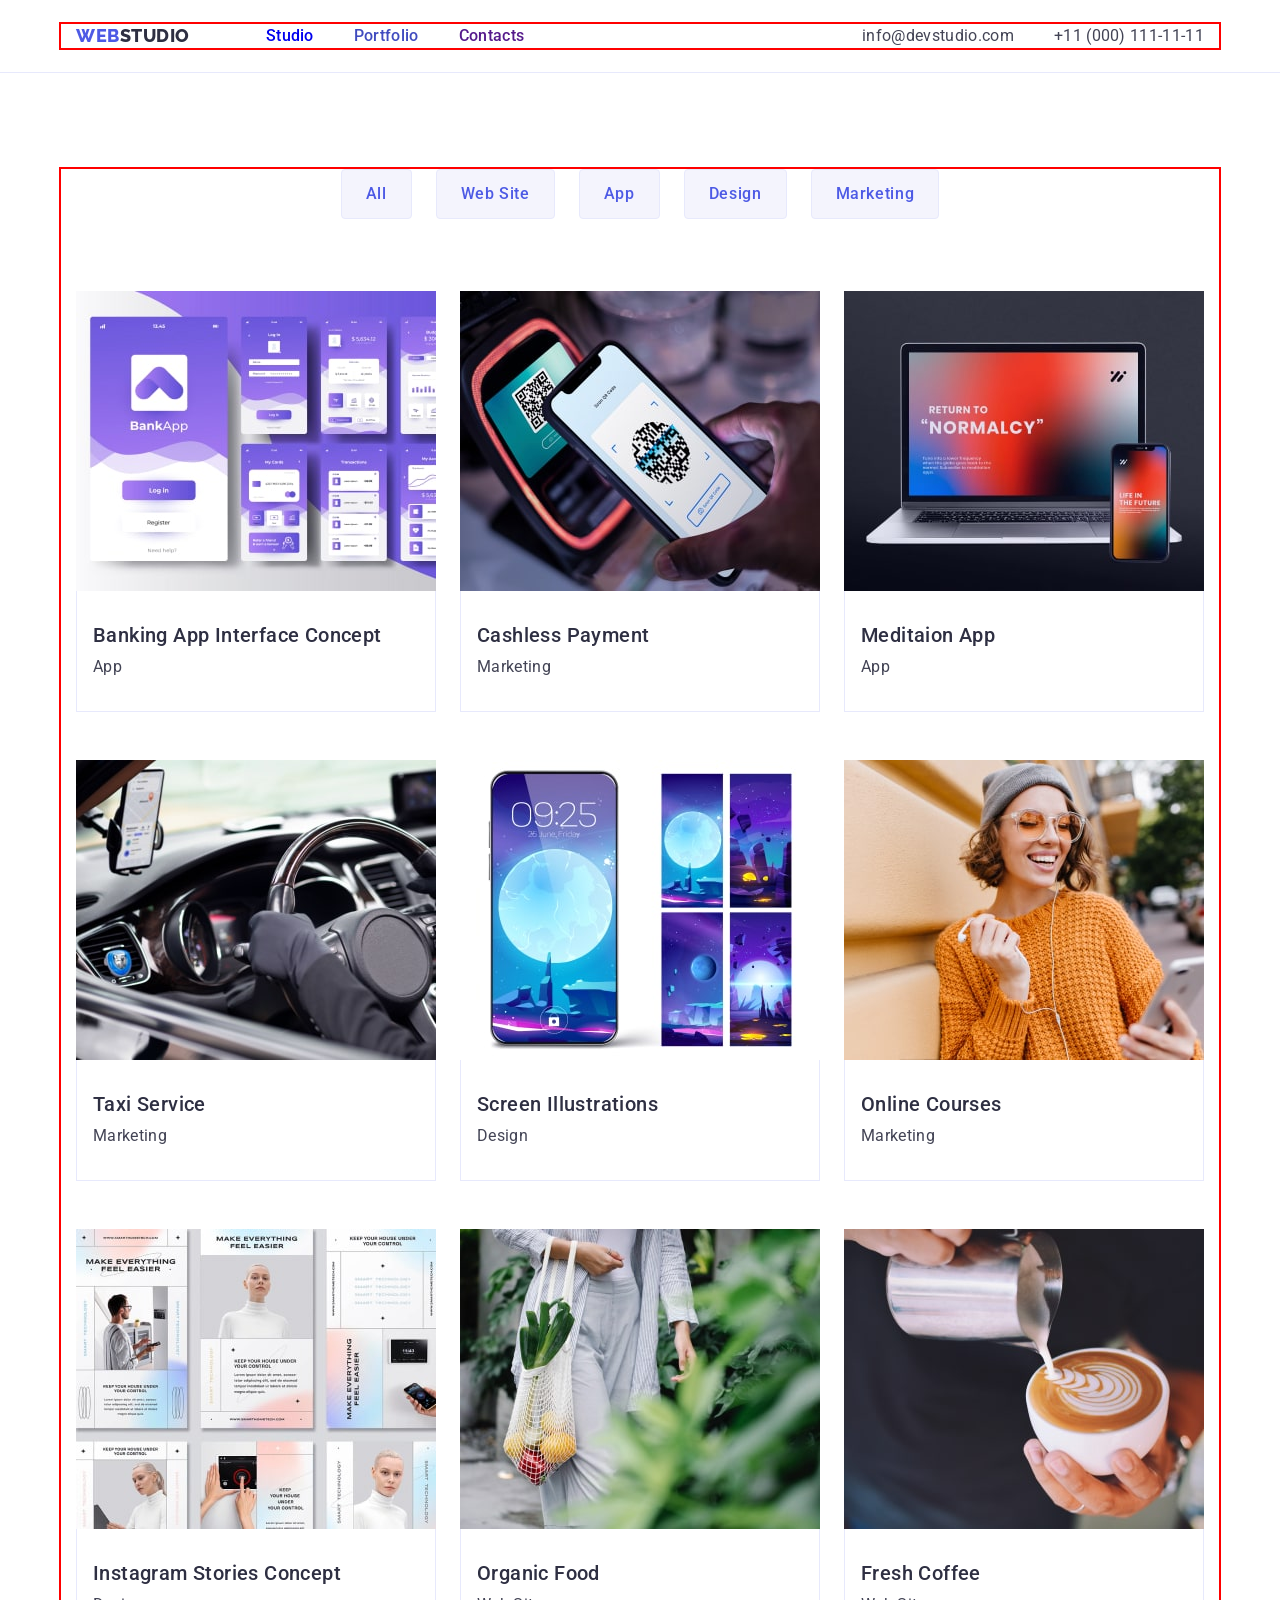
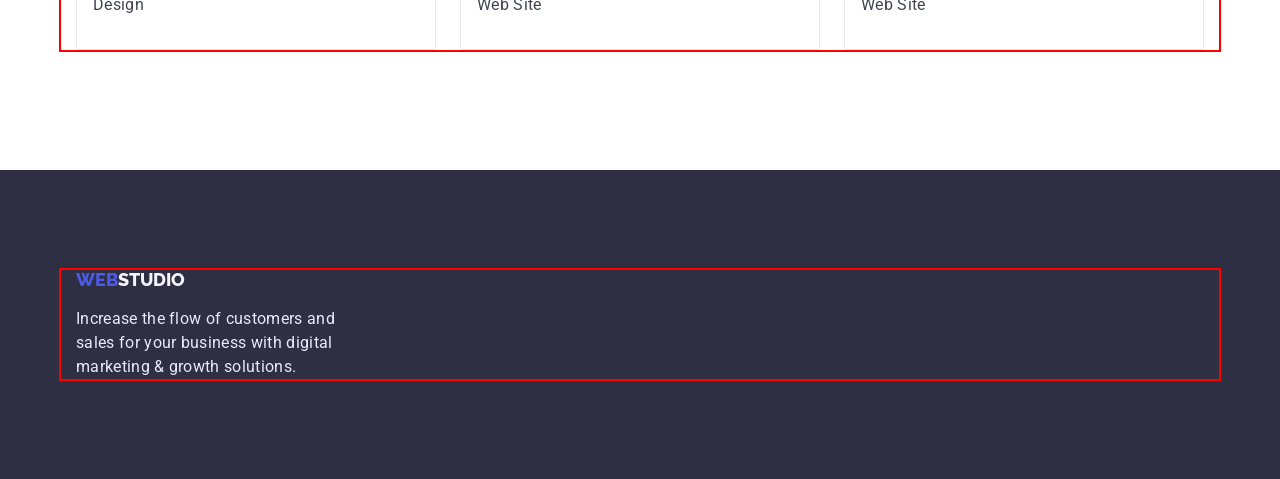
==== commit c01e1145: "add fix add div for text abd subtitle + border for pic + padding for section" ====
--- a/portfolio.html
+++ b/portfolio.html
@@ -52,64 +52,82 @@
             <li class="portfolio-item">
               <a class="portfolio-link link" href="">
               <img src="./images/Bank_App-min.jpg" alt="Bank_App" width="360">
-              <h2 class="portfolio-sybtitle" >Banking App Interface Concept</h2>
-              <p class="portfolio-text" >App</p>
+              <div class="portfolio-text-sub">
+                <h2 class="portfolio-sybtitle" >Banking App Interface Concept</h2>
+                <p class="portfolio-text" >App</p>
+              </div>
               </a>
             </li>
             <li class="portfolio-item">
               <a class="portfolio-link link" href="">
                 <img src="./images/QR_code-min.jpg" alt="QR_code" width="360">
-                <h2 class="portfolio-sybtitle" >Cashless Payment</h2>
-                <p class="portfolio-text" >Marketing</p>
+                <div class="portfolio-text-sub">
+                  <h2 class="portfolio-sybtitle" >Cashless Payment</h2>
+                  <p class="portfolio-text" >Marketing</p>
+                </div>
               </a>
             </li>
             <li class="portfolio-item">
               <a class="portfolio-link link" href="">
                 <img src="./images/Normalcy-min.jpg" alt="Normalcy" width="360">
-                <h2 class="portfolio-sybtitle" >Meditaion App</h2>
-                <p class="portfolio-text" >App</p>
+                <div class="portfolio-text-sub">
+                  <h2 class="portfolio-sybtitle" >Meditaion App</h2>
+                  <p class="portfolio-text" >App</p>
+                </div>
               </a>
             </li>
             <li class="portfolio-item">
               <a class="portfolio-link link" href="">
                 <img src="./images/Car-min.jpg" alt="Car" width="360">
-                <h2 class="portfolio-sybtitle" >Taxi Service</h2>
-                <p class="portfolio-text" >Marketing</p>
+                <div class="portfolio-text-sub">
+                  <h2 class="portfolio-sybtitle" >Taxi Service</h2>
+                  <p class="portfolio-text" >Marketing</p>
+                </div>
               </a>
             </li>
             <li class="portfolio-item">
               <a class="portfolio-link link" href="">
                 <img src="./images/img-min.jpg" alt="Illustrations" width="360">
-                <h2 class="portfolio-sybtitle" >Screen Illustrations</h2>
-                <p class="portfolio-text" >Design</p>
+                <div class="portfolio-text-sub">
+                  <h2 class="portfolio-sybtitle" >Screen Illustrations</h2>
+                  <p class="portfolio-text" >Design</p>
+                </div>
               </a>
             </li>
             <li class="portfolio-item">
               <a class="portfolio-link link" href="">
                 <img src="./images/girl_mini.jpg" alt="Girl" width="360">
-                <h2 class="portfolio-sybtitle" >Online Courses</h2>
-                <p class="portfolio-text" >Marketing</p>
+                <div class="portfolio-text-sub">
+                  <h2 class="portfolio-sybtitle" >Online Courses</h2>
+                  <p class="portfolio-text" >Marketing</p>
+                </div>
               </a>
             </li>
             <li class="portfolio-item">
               <a class="portfolio-link link" href="">
                 <img src="./images/Page-min.jpg" alt="Page" width="360">
-                <h2 class="portfolio-sybtitle" >Instagram Stories Concept</h2>
-                <p class="portfolio-text" >Design</p>
+                <div class="portfolio-text-sub">
+                  <h2 class="portfolio-sybtitle" >Instagram Stories Concept</h2>
+                  <p class="portfolio-text" >Design</p>
+                </div>
               </a>
             </li>
             <li class="portfolio-item">
               <a class="portfolio-link link" href="">
                 <img src="./images/Frut-min.jpg" alt="Food" width="360">
-                <h2 class="portfolio-sybtitle" >Organic Food</h2>
-                <p class="portfolio-text" >Web Site</p>
+                <div class="portfolio-text-sub">
+                  <h2 class="portfolio-sybtitle" >Organic Food</h2>
+                  <p class="portfolio-text" >Web Site</p>
+                </div>
               </a>
             </li>
             <li class="portfolio-item">
               <a class="portfolio-link link" href="">
                 <img src="./images/Cof-min.jpg" alt="Coffee" width="360">
-                <h2 class="portfolio-sybtitle" >Fresh Coffee</h2>
-                <p class="portfolio-text" >Web Site</p>
+                <div class="portfolio-text-sub">
+                  <h2 class="portfolio-sybtitle" >Fresh Coffee</h2>
+                  <p class="portfolio-text" >Web Site</p>
+                </div>
               </a>
             </li>
           </ul>
--- a/styles/style.css
+++ b/styles/style.css
@@ -60,14 +60,13 @@
 .header {
   background: #FFFFFF;
   border-bottom: 1px solid #E7E9FC;
-}
-
-.header-bar {
-  display: flex;
-  justify-content: space-between;
   padding-top: 24px;
   padding-bottom: 24px;
-
+}
+
+.header-bar {
+  display: flex;
+  justify-content: space-between;
 }
 
 .header-navigation {
@@ -101,7 +100,6 @@
   font-size: 16px;
   line-height: 1.5;
   letter-spacing: 0.02em;
-  color: var(--dark-color);
 }
 
 .header-navigation-link:hover,
@@ -141,14 +139,14 @@
 
 .hero {
   background: var(--dark-color);
+  padding-top: 188px;
+  padding-bottom: 188px;
 }
 
 .hero-main {
   display: flex;
   align-items: center;
   flex-direction: column;
-  padding-top: 188px;
-  padding-bottom: 188px;
   row-gap: 48px;
 }
 
@@ -158,6 +156,7 @@
   line-height: 1.07; 
   letter-spacing: 0.02em;
   color: #FFFFFF;
+  text-align: center;
 }
 
 .hero-btn {
@@ -182,12 +181,12 @@
 
 /* principles */
 
-.principles {}
-
-.principles-main {
+.principles {
   padding-top: 120px;
   padding-bottom: 120px;
 }
+
+.principles-main {}
 
 .principles-title {}
 
@@ -235,11 +234,10 @@
 /* DIRECTION */
 
 .direction {
-}
-
-.direction-main {
   padding-bottom: 120px;
 }
+
+.direction-main {}
 
 .direction-title {
   font-weight: 700;
@@ -262,12 +260,11 @@
 
 .team {
   background: var(--light-color);
-}
-
-.team-main{
   padding-top: 120px;
   padding-bottom: 120px;
 }
+
+.team-main{}
 
 .team-title {
   font-weight: 700;
@@ -292,6 +289,10 @@
   
 }
 
+.team-text-sub {
+margin: 32px 0 32px 0;
+}
+
 .team-subtitle {
   font-weight: 500;
   font-size: 20px;
@@ -299,7 +300,6 @@
   letter-spacing: 0.02em;
   color: var(--dark-color);
   text-align: center;
-  margin-top: 32px;
 }
 
 .team-text {
@@ -309,7 +309,7 @@
   letter-spacing: 0.02em;
   color: var(--text-color);
   text-align: center;
-  margin: 8px 0 32px 0;
+  margin-top: 8px;
 
 }
 
@@ -317,12 +317,11 @@
 
 .footer {
   background: var(--dark-color);
-}
-
-.footer-container {
   padding-top: 100px;
   padding-bottom: 100px;
 }
+
+.footer-container {}
 
 .footer-logo {
   font-family: 'Raleway', sans-serif;
@@ -358,12 +357,12 @@
 
 /* PORTFOLIO */
 
-.portfolio {}
-
-.portfolio-filter {
+.portfolio {
   padding-top: 96px;
   padding-bottom: 120px;
 }
+
+.portfolio-filter {}
 
 .portfolio-title {}
 
@@ -408,13 +407,18 @@
 border-color: var(--hover-color);
 }
 
+.portfolio-text-sub {
+  padding:  32px 0  32px 16px;
+  border: 1px solid var(--accent-color);
+  border-top: none;
+}
+
 .portfolio-sybtitle {
   font-weight: 500;
   font-size: 20px;
   line-height: 1.2;
   letter-spacing: 0.02em;
   color: var(--dark-color);
-  margin: 32px 0 8px 16px;
 }
 
 .portfolio-text {
@@ -422,5 +426,5 @@
   line-height: 1.5;
   letter-spacing: 0.02em;
   color: var(--text-color);
-  margin: 0 0 32px 16px;
+  margin-top: 8px;
 }
